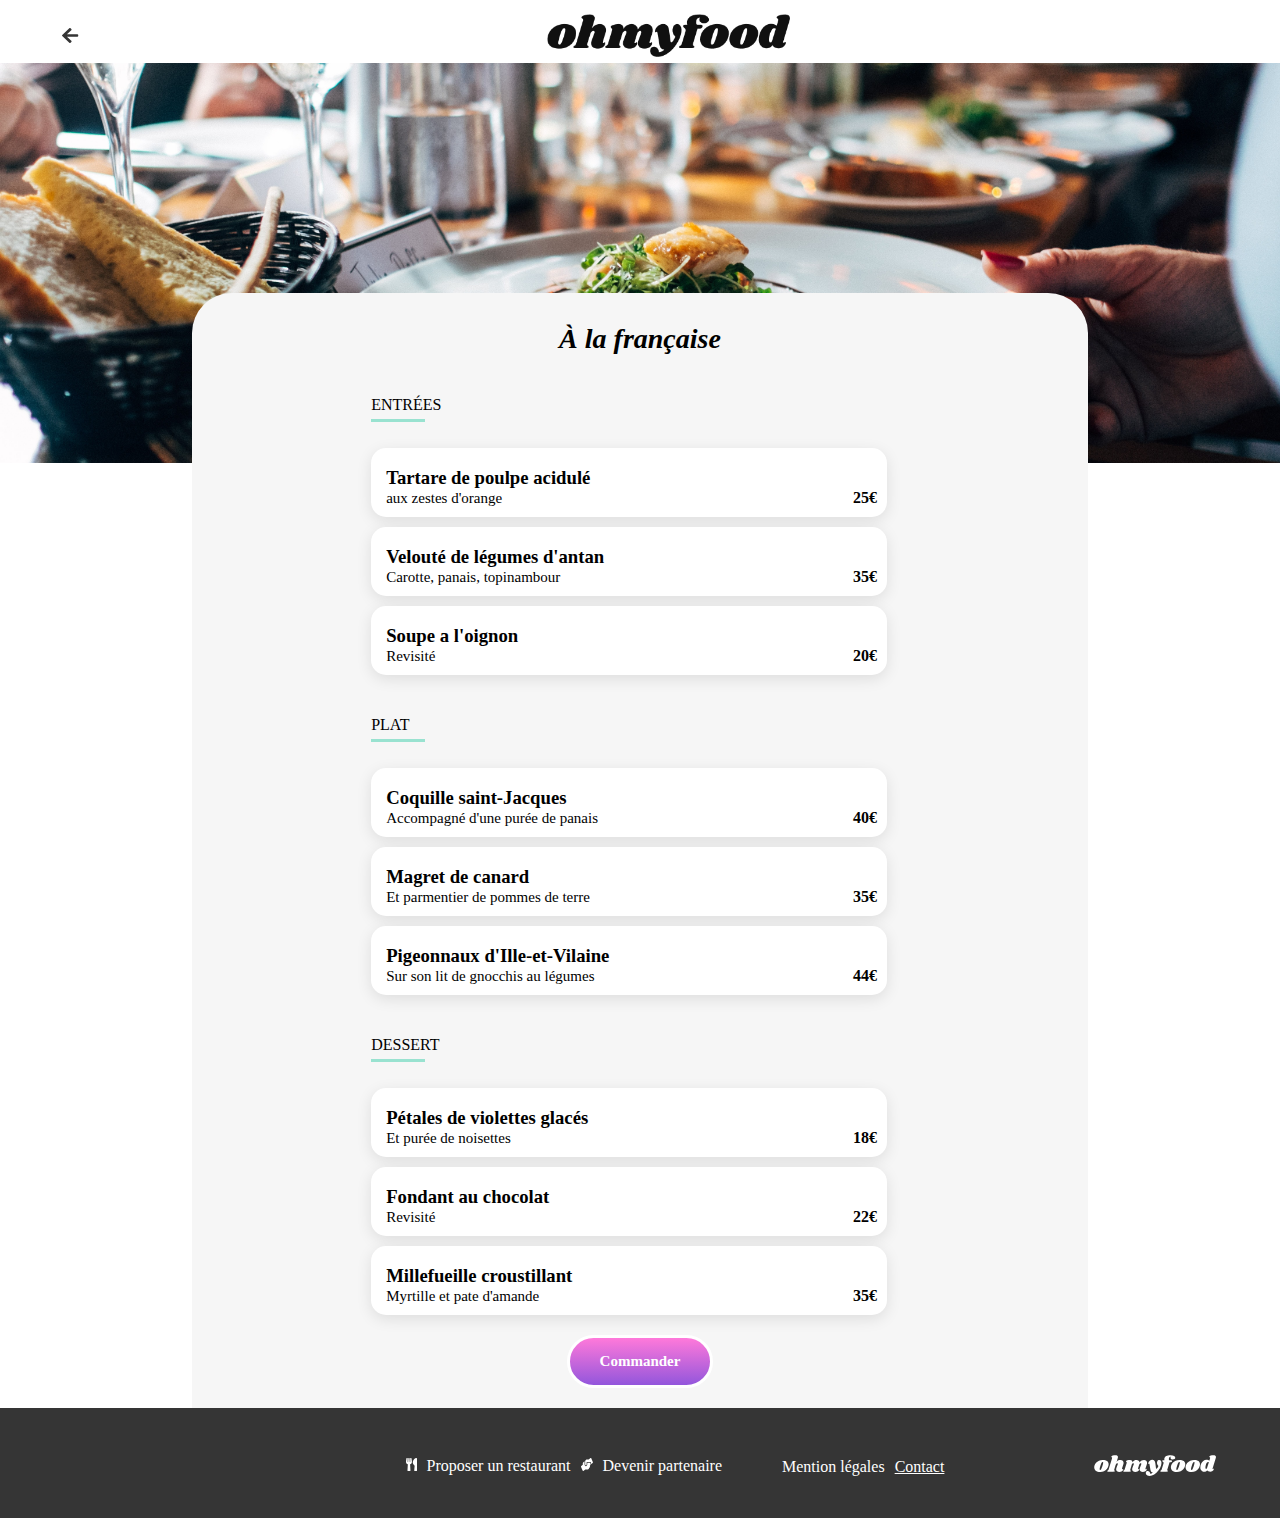
==== a-la-francaise.html @ 3ee37e80 "Code complet Oh My Food" ====
<!DOCTYPE html>
<html>
    <head>
        <meta charset="UTF-8">
        <meta name="viewport" content="width=device-width, initial-scale=1.0">
        <title>OhMyFood</title>
        <link rel="preconnect" href="https://fonts.googleapis.com">
        <link rel="preconnect" href="https://fonts.gstatic.com" crossorigin>
        <link href="https://fonts.googleapis.com/css2?family=Raleway:wght@400;500;700&display=swap" rel="stylesheet">
        <link rel="stylesheet" href="https://cdnjs.cloudflare.com/ajax/libs/font-awesome/6.2.1/css/all.min.css"
            integrity="sha512-MV7K8+y+gLIBoVD59lQIYicR65iaqukzvf/nwasF0nqhPay5w/9lJmVM2hMDcnK1OnMGCdVK+iQrJ7lzPJQd1w=="
            crossorigin="anonymous" referrerpolicy="no-referrer" />
        <link rel="stylesheet" href="style.css">
    </head>

    <body>
        <header id="menu">
            <div class="return">
                <a href="index.html"><img src="images/logo/arrow.svg" alt="retour sur page d'accueil" class="return" ></a>
            </div>
            <img src="images/logo/ohmyfood.png" alt="logo de oh my food">
        </header>


        <div class="background-image">
            <img src="images/restaurants/jay-wennington-N_Y88TWmGwA-unsplash.jpg" alt="Image du restaurant">
        </div>

        <main>
    
            <div class="menu">
                <div class="container">
                    <div class="title-text">
                        <h1>À la française</h1>
                        <div class="like">
                            <input type="radio" id="icon1-1" name="icons1" class="icon-radio" checked>
                            <label for="icon1-1" class="icon"><i class="fa-solid fa-heart"></i></label>

                            <input type="radio" id="icon1-2" name="icons1" class="icon-radio">
                            <label for="icon1-2" class="icon"><i class="fa-regular fa-heart"></i></label>
                        </div>
                    </div>
                    <div class="all-dishes">

                        <div class="menu_item">
                            <div class="type">
                                <h3>ENTRÉES</h3>
                            </div>
                            <div class="item_full animation_1">
                                <article class="item animation_1">
                                    <div class="item_text">
                                        <h3>Tartare de poulpe acidulé</h3>
                                        <p>aux zestes d'orange</p>
                                    </div>
                                    <b>25€</b>
                                    <div class="item_check">
                                        <i class="fa-solid fa-circle-check check"></i>
                                    </div>
                                </article>
                            </div>
                            <div class="item_full animation_2">
                                <article class="item animation_2">
                                    <div class="item_text">
                                        <h3>Velouté de légumes d'antan</h3>
                                        <p>Carotte, panais, topinambour</p>
                                    </div>
                                    <b>35€</b>
                                    <div class="item_check">
                                        <i class="fa-solid fa-circle-check check"></i>
                                    </div>
                                </article>
                            </div>
                            <div class="item_full animation_3">
                                <article class="item animation_3">
                                    <div class="item_text">
                                        <h3>Soupe a l'oignon</h3>
                                        <p>Revisité</p>
                                    </div>
                                    <b>20€</b>
                                    <div class="item_check">
                                        <i class="fa-solid fa-circle-check check"></i>
                                    </div>
                                </article>
                            </div>
                        </div>

                        <div class="menu_item">
                            <div class="type">
                                <h3>PLAT</h3>
                            </div>
                            <div class="item_full">
                                <article class="item animation_1">
                                    <div class="item_text">
                                        <h3>Coquille saint-Jacques</h3>
                                        <p>Accompagné d'une purée de panais</p>
                                    </div>
                                    <b>40€</b>
                                    <div class="item_check">
                                        <i class="fa-solid fa-circle-check check"></i>
                                    </div>
                                </article>
                            </div>
                            <div class="item_full">
                                <article class="item animation_2">
                                    <div class="item_text">
                                        <h3>Magret de canard</h3>
                                        <p>Et parmentier de pommes de terre</p>
                                    </div>
                                    <b>35€</b>
                                    <div class="item_check">
                                        <i class="fa-solid fa-circle-check check"></i>
                                    </div>
                                </article>
                            </div>
                            <div class="item_full">
                                <article class="item animation_3">
                                    <div class="item_text">
                                        <h3>Pigeonnaux d'Ille-et-Vilaine</h3>
                                        <p>Sur son lit de gnocchis au légumes</p>
                                    </div>
                                    <b>44€</b>
                                    <div class="item_check">
                                        <i class="fa-solid fa-circle-check check"></i>
                                    </div>
                                </article>
                            </div>
                        </div>

                        <div class="menu_item">
                            <div class="type">
                                <h3>DESSERT</h3>
                            </div>
                            <div class="item_full">
                                <article class="item animation_1">
                                    <div class="item_text">
                                        <h3>Pétales de violettes glacés</h3>
                                        <p>Et purée de noisettes</p>
                                    </div>
                                    <b>18€</b>
                                    <div class="item_check">
                                        <i class="fa-solid fa-circle-check check"></i>
                                    </div>
                                </article>
                            </div>
                            <div class="item_full">
                                <article class="item animation_2">
                                    <div class="item_text">
                                        <h3>Fondant au chocolat</h3>
                                        <p>Revisité</p>
                                    </div>
                                    <b>22€</b>
                                    <div class="item_check">
                                        <i class="fa-solid fa-circle-check check"></i>
                                    </div>
                                </article>
                            </div>
                            <div class="item_full">
                                <article class="item animation_3">
                                    <div class="item_text">
                                        <h3>Millefueille croustillant</h3>
                                        <p>Myrtille et pate d'amande</p>
                                    </div>
                                    <b>35€</b>
                                    <div class="item_check">
                                        <i class="fa-solid fa-circle-check check"></i>
                                    </div>
                                </article>
                            </div>
                        </div>

                       

                        <div class="button">
                            <h3>Commander</h3>
                        </div>

                    </div>
                </div>
            </div>
        </main>



        <footer>
            <div class="container">
                <img src="/images/logo/ohmyfood-white.svg" alt="logo de Oh My food">
                <div class="info">
                    <div class="proposition">
                        <a><img src="images/footer/couvert.svg" alt="icon de couvert">Proposer un restaurant</a>
                        <a><img src="images/footer/partenaire.svg" alt="icon répresentent un serrage de main">Devenir partenaire</a>
                        <div class="legal">
                            <a>Mention légales</a>
                            <a href="mailto:ohmyfood@contact.com">Contact</a>
                        </div>
                    </div>
                </div>
            </div>
        </footer>


    </body>
</html>
---- style.css ----
@charset "UTF-8";
@font-face {
  font-family: "roboto";
  src: url();
}
* {
  font-family: "roboto";
}

body {
  margin-left: 0px;
  margin-right: 0px;
  overflow-x: hidden;
}

.loader-wrapper {
  position: fixed;
  top: 0;
  left: 0;
  width: 100%;
  height: 100%;
  background-color: rgb(255, 255, 255);
  display: flex;
  flex-direction: column;
  justify-content: center;
  align-items: center;
  z-index: 999;
  animation: fadeInOut 1.5s forwards; /* Temps du loader*/
}
.loader-wrapper .loader {
  border: 8px solid #f3f3f3;
  border-top: 8px solid #9356DC;
  border-radius: 50%;
  width: 50px;
  height: 50px;
  animation: spin 1s linear infinite;
  margin-top: 50px;
}
@keyframes spin {
  0% {
    transform: rotate(0deg);
  }
  100% {
    transform: rotate(360deg);
  }
}
@keyframes fadeInOut {
  0% {
    opacity: 1;
  }
  50% {
    opacity: 1;
  }
  100% {
    opacity: 0;
    visibility: hidden;
  } /* Se désaffiche quand est totalment transparents */
}

header img {
  width: 30%;
  margin: auto;
  display: flex;
  padding-bottom: 15px;
  padding-top: 5px;
}
header .localisation {
  width: 100%;
  background-color: #EAEAEA;
  display: flex;
  margin-left: 0px;
}
header .localisation h2 {
  font-size: 15px;
  margin: auto;
  margin-top: 15px;
  margin-bottom: 15px;
}
header .localisation h2 .fa-location-dot {
  margin-right: 15px;
}

.top-text {
  background-color: #F6F6F6;
  display: block;
}
.top-text .big-text {
  display: flex;
  text-align: center;
  padding-bottom: 5px;
  padding-top: 25px;
}
.top-text .big-text h1 {
  margin: auto;
  line-height: 28.13px;
  font-size: 30px;
  width: 70%;
}
.top-text .small-text {
  display: flex;
  padding-bottom: 20px;
  text-align: center;
}
.top-text .small-text h4 {
  margin: auto;
  color: #353535;
  width: 85%;
  font-weight: 300;
  font-size: 18px;
  line-height: 21.09px;
}
.top-text .button {
  display: flex;
  padding-bottom: 20px;
}
.top-text .button h3 {
  cursor: pointer;
  margin: auto;
  font-size: 15px;
  padding: 15px;
  border-radius: 30px;
  border-style: solid;
  width: -moz-fit-content;
  width: fit-content;
  color: white;
  background: linear-gradient(#FF79DA, #9356DC);
  transition-property: transform;
  transition-duration: 400ms;
}
.top-text .button h3:hover {
  background: linear-gradient(rgba(255, 255, 255, 0.15), rgba(255, 255, 255, 0.15)), linear-gradient(#FF79DA, #9356DC);
  transform: scale(1.05);
}

.fonctionnement {
  display: block;
  padding-bottom: 30px;
}
.fonctionnement h2 {
  font-size: 25px;
  margin-left: 5%;
}
@media screen and (min-width: 1024px) {
  .fonctionnement h2 {
    margin-left: 15%;
    width: 100%;
  }
}
.fonctionnement .all-step {
  width: 100%;
}
@media screen and (min-width: 1024px) {
  .fonctionnement .all-step {
    display: flex;
    margin-left: 15%;
  }
}
.fonctionnement .all-step .step {
  width: 90%;
  display: flex;
  margin-bottom: 25px;
  margin-left: 5%;
  background-color: #F6F6F6;
  border-radius: 20px;
  filter: drop-shadow(0px 3px 15px rgba(0, 0, 0, 0.1));
}
@media screen and (min-width: 1024px) {
  .fonctionnement .all-step .step {
    width: 8%;
    margin-left: 0%;
    margin-right: 17%;
  }
}
.fonctionnement .all-step .step img {
  z-index: 1;
  margin-left: -2%;
}
@media screen and (min-width: 1024px) {
  .fonctionnement .all-step .step img {
    margin-left: -5%;
  }
}
.fonctionnement .all-step .step .text {
  display: flex;
  width: 100%;
  padding-top: 5px;
  padding-left: 2px;
  padding-bottom: 5px;
  border-radius: 30px;
  border-width: 0px;
  border-style: solid;
  background-color: #F6F6F6;
}
@media screen and (min-width: 1024px) {
  .fonctionnement .all-step .step .text {
    padding-right: 150px;
  }
}
.fonctionnement .all-step .step .text img {
  margin-left: 2%;
  margin-right: 10%;
}
.fonctionnement .all-step .step .text h3 {
  font-size: 16px;
  width: 100%;
  color: black;
}
@media screen and (min-width: 1024px) {
  .fonctionnement .all-step .step .text h3 {
    font-size: 15px;
    white-space: nowrap;
  }
}
.fonctionnement .all-step .step .fa-solid {
  margin-right: 40px;
  margin-left: 10px;
}

.restaurants {
  display: block;
  background-color: #F6F6F6;
  width: 100%;
  padding-bottom: 20px;
  padding-top: 2px;
}
.restaurants .container {
  display: block;
  padding-left: 5%;
}
@media screen and (min-width: 1024px) {
  .restaurants .container {
    padding-left: 15%;
    padding-right: 15%;
  }
}
.restaurants .container .title-text h2 {
  font-size: 25px;
}
.restaurants .container .all-cards {
  display: block;
  width: 100%;
}
@media screen and (min-width: 1024px) {
  .restaurants .container .all-cards .first-stack, .restaurants .container .all-cards .second-stack {
    display: flex;
    margin-bottom: 1.5%;
  }
}
.restaurants .container .all-cards .card {
  background-color: white;
  width: 95%;
  border-radius: 20px;
  filter: drop-shadow(0px 3px 15px rgba(0, 0, 0, 0.1));
  margin-bottom: 20px;
}
.restaurants .container .all-cards .card a {
  text-decoration: none;
  color: inherit;
}
@media screen and (min-width: 1024px) {
  .restaurants .container .all-cards .card {
    min-width: 46.5%;
    margin-right: 5%;
  }
}
.restaurants .container .all-cards .card .card-img {
  width: 100%;
}
.restaurants .container .all-cards .card .card-img .new {
  position: absolute;
  right: 0;
  margin-right: 5%;
}
.restaurants .container .all-cards .card .card-img .new h3 {
  background-color: #99E2D0;
  color: #008766;
  font-size: 14px;
  border-radius: 2px;
  padding-top: 8px;
  padding-bottom: 8px;
  padding-left: 15px;
  padding-right: 15px;
  text-align: left;
}
.restaurants .container .all-cards .card .card-img img {
  cursor: pointer;
  -o-object-fit: cover;
     object-fit: cover;
  height: 175px;
  width: 100%;
  border-radius: 20px 20px 0px 0px;
}
.restaurants .container .all-cards .card .card-content {
  display: flex;
  width: 100%;
}
.restaurants .container .all-cards .card .card-content .card-txt {
  width: 100%;
  padding-left: 15px;
  padding-bottom: 5px;
  display: block;
}
.restaurants .container .all-cards .card .card-content .card-txt .card-title {
  text-decoration: none;
  margin-top: 10px;
  margin-bottom: -15px;
  font-weight: 1000;
  font-size: 20px;
  width: 100%;
}
.restaurants .container .all-cards .card .card-content .card-txt .card-subtitle {
  width: 80%;
  cursor: pointer;
  font-weight: 100;
}
.restaurants .container .all-cards .card .card-content .like {
  width: 20%;
  display: flex;
  margin: auto;
}
.restaurants .container .all-cards .card .card-content .like .icon-radio {
  display: none;
}
.restaurants .container .all-cards .card .card-content .like .icon {
  width: 100%;
  color: black;
  justify-content: flex-end;
}
.restaurants .container .all-cards .card .card-content .like .icon .fa-heart {
  font-size: 22px;
}
.restaurants .container .all-cards .card .card-content .like .icon .fa-solid {
  color: #9356DC;
}
.restaurants .container .all-cards .card .card-content .like #icon1-1:checked + label[for=icon1-1],
.restaurants .container .all-cards .card .card-content .like #icon1-2:checked + label[for=icon1-2] {
  display: none;
}
.restaurants .container .all-cards .card .card-content .like #icon2-1:checked + label[for=icon2-1],
.restaurants .container .all-cards .card .card-content .like #icon2-2:checked + label[for=icon2-2] {
  display: none;
}
.restaurants .container .all-cards .card .card-content .like #icon3-1:checked + label[for=icon3-1],
.restaurants .container .all-cards .card .card-content .like #icon3-2:checked + label[for=icon3-2] {
  display: none;
}
.restaurants .container .all-cards .card .card-content .like #icon4-1:checked + label[for=icon4-1],
.restaurants .container .all-cards .card .card-content .like #icon4-2:checked + label[for=icon4-2] {
  display: none;
}

footer {
  display: flex;
  background-color: #353535;
  width: 100%;
  padding-bottom: 10px;
}
footer .container {
  width: 100%;
  padding-left: 5%;
}
@media screen and (min-width: 1024px) {
  footer .container {
    display: flex;
    flex-direction: row-reverse;
    height: 100px;
    padding-left: 0px;
    padding-right: 5%;
  }
}
footer .container img {
  padding-top: 15px;
  width: 50%;
}
@media screen and (min-width: 1024px) {
  footer .container img {
    width: 10%;
  }
}
@media screen and (min-width: 1024px) {
  footer .container .info .proposition {
    display: flex;
    padding-top: 5%;
  }
}
footer .container .info .proposition a {
  display: block;
  color: white;
  font-weight: 500;
  font-size: 16px;
  margin-left: 10px;
}
footer .container .info .proposition a img {
  width: auto;
  margin-right: 10px;
}
footer .container .info .proposition .legal {
  padding-top: 15px;
}
@media screen and (min-width: 1024px) {
  footer .container .info .proposition .legal {
    display: flex;
    padding-right: 150px;
    padding-left: 50px;
  }
}
footer .container .info .proposition .legal a {
  display: block;
  color: white;
  font-weight: 400;
  font-size: 16px;
  margin-left: 10px;
  margin-bottom: 10px;
}

#menu {
  display: flex;
  width: 95%;
}
#menu img {
  width: 30%;
  margin: auto;
  margin-left: -10%;
  display: flex;
  padding-bottom: 0px;
  padding-top: 0px;
}
@media screen and (min-width: 1024px) {
  #menu img {
    width: 20%;
  }
}
#menu .return {
  width: 50%;
  display: flex;
  align-items: center;
  margin-left: 5%;
  margin-top: 10px;
  margin-bottom: 10px;
}
#menu .return img {
  width: 60%;
  margin-right: 10px;
}

.background-image {
  width: 100%;
  position: absolute;
  z-index: -1;
}
.background-image img {
  width: 100%;
}
@media screen and (min-width: 1024px) {
  .background-image img {
    width: 100%;
    height: 400px;
    -o-object-fit: cover;
       object-fit: cover;
  }
}

main {
  display: block;
}
main .menu {
  display: block;
  width: 100%;
  padding-top: 50%;
  border-radius: 40px 40px 0px 0px;
}
@media screen and (min-width: 1024px) {
  main .menu {
    padding-top: 18%;
    width: 70%;
    padding-left: 15%;
  }
}
main .menu .container {
  display: block;
  background-color: #F6F6F6;
  border-radius: 40px 40px 0px 0px;
  padding-top: 15px;
  padding-left: 5%;
}
@media screen and (min-width: 1024px) {
  main .menu .container {
    padding-left: 20%;
    padding-right: 20%;
    padding-top: 30px;
  }
}
main .menu .container .title-text {
  display: flex;
}
main .menu .container .title-text h1 {
  font-size: 28px;
  font-style: italic;
  width: 70%;
  padding-right: 0px;
  margin: auto;
}
@media screen and (min-width: 1024px) {
  main .menu .container .title-text h1 {
    width: auto;
    text-align: center;
    margin-right: 0px;
  }
}
main .menu .container .title-text .like {
  width: 30%;
  margin: auto;
  font-size: 28px;
  /* Styles lorsque l'icône est sélectionnée */
}
@media screen and (min-width: 1024px) {
  main .menu .container .title-text .like {
    width: auto;
    margin-left: 0px;
  }
}
main .menu .container .title-text .like .icon-radio {
  display: none;
}
main .menu .container .title-text .like .icon {
  width: 100%;
  color: black;
}
main .menu .container .title-text .like .icon .fa-heart {
  padding-left: 50%;
  font-size: 22px;
}
main .menu .container .title-text .like .icon .fa-solid {
  color: #9356DC;
}
main .menu .container .title-text .like #icon1-1:checked + label[for=icon1-1],
main .menu .container .title-text .like #icon1-2:checked + label[for=icon1-2] {
  display: none;
}
main .menu .container .all-dishes {
  display: block;
  width: 100%;
}
main .menu .container .all-dishes .menu_item {
  margin-top: 25px;
  display: flex;
  flex-direction: column;
  gap: 10px;
}
main .menu .container .all-dishes .menu_item .type h3 {
  font-weight: 100;
  font-size: 16px;
  border-style: solid;
  border-top-style: hidden;
  border-left-style: hidden;
  border-right-style: hidden;
  border-color: #99E2D0;
  width: 10%;
  padding-bottom: 5px;
}
main .menu .container .all-dishes .menu_item .item_full {
  list-style-type: none;
  display: flex;
  flex-direction: column;
  text-align: left;
  width: 95%;
  height: 69px;
  background-color: #ffffff;
  border-radius: 15px;
  box-shadow: 0px 4.01149px 15.0431px rgba(0, 0, 0, 0.1);
  border: none;
  cursor: pointer;
  padding-left: 5px;
  overflow: hidden;
}
main .menu .container .all-dishes .menu_item .item_full .item {
  width: 100%;
  display: flex;
  flex-direction: row;
  justify-content: space-between;
}
main .menu .container .all-dishes .menu_item .item_full .item .item_text {
  width: 90%;
  display: flex;
  flex-direction: column;
  justify-content: center;
  padding-left: 10px;
  white-space: nowrap;
  overflow: hidden;
  text-overflow: ellipsis;
}
main .menu .container .all-dishes .menu_item .item_full .item .item_text h3 {
  max-height: 21px;
  margin-bottom: 0px;
  overflow: hidden;
  text-overflow: ellipsis;
}
main .menu .container .all-dishes .menu_item .item_full .item .item_text p {
  margin-top: 2px;
  max-height: 19px;
  font-size: 15px;
  overflow: hidden;
  text-overflow: ellipsis;
}
main .menu .container .all-dishes .menu_item .item_full .item b {
  width: 10%;
  right: 0px;
  bottom: 0px;
  display: flex;
  justify-content: right;
  align-items: center;
  padding-top: 25px;
  padding-right: 10px;
}
main .menu .container .all-dishes .menu_item .item_full .item .item_check {
  width: 0%;
  height: 69px;
  background-color: #99E2D0;
  display: flex;
  flex-direction: row;
  justify-content: center;
  align-items: center;
  transition: all 0.3s;
  color: white;
}
main .menu .container .all-dishes .menu_item .item_full .item .item_check .check {
  color: transparent;
  background-color: var(--White);
  border-radius: 50%;
  width: 0%;
  height: 19px;
  display: flex;
  flex-direction: row;
  justify-content: center;
  align-items: center;
  transition: all 0.3s;
}
main .menu .container .all-dishes .menu_item .item:hover .item_check {
  width: 20%;
}
main .menu .container .all-dishes .menu_item .item:hover .item_check .check {
  width: 20px;
  color: var(--Green);
}
@keyframes progressive {
  0% {
    transform: translateY(30%);
    opacity: 0;
  }
  100% {
    transform: translateY(0);
    opacity: 1;
  }
}
main .menu .container .all-dishes .menu_item .animation_1 {
  animation: progressive 700ms ease-in-out;
}
main .menu .container .all-dishes .menu_item .animation_2 {
  animation: progressive 1000ms ease-in-out;
}
main .menu .container .all-dishes .menu_item .animation_3 {
  animation: progressive 1300ms ease-in-out;
}
main .menu .container .all-dishes .menu_item .animation_4 {
  animation: progressive 1500ms ease-in-out;
}
main .menu .container .all-dishes .button {
  display: flex;
  padding-top: 20px;
  padding-bottom: 20px;
}
main .menu .container .all-dishes .button h3 {
  cursor: pointer;
  margin: auto;
  font-size: 15px;
  padding-top: 15px;
  padding-bottom: 15px;
  padding-left: 30px;
  padding-right: 30px;
  border-radius: 30px;
  border-style: solid;
  width: -moz-fit-content;
  width: fit-content;
  color: white;
  background: linear-gradient(#FF79DA, #9356DC);
  transition-property: transform;
  transition-duration: 400ms;
}
main .menu .container .all-dishes .button h3:hover {
  background: linear-gradient(rgba(255, 255, 255, 0.15), rgba(255, 255, 255, 0.15)), linear-gradient(#FF79DA, #9356DC);
  transform: scale(1.05);
}/*# sourceMappingURL=style.css.map */
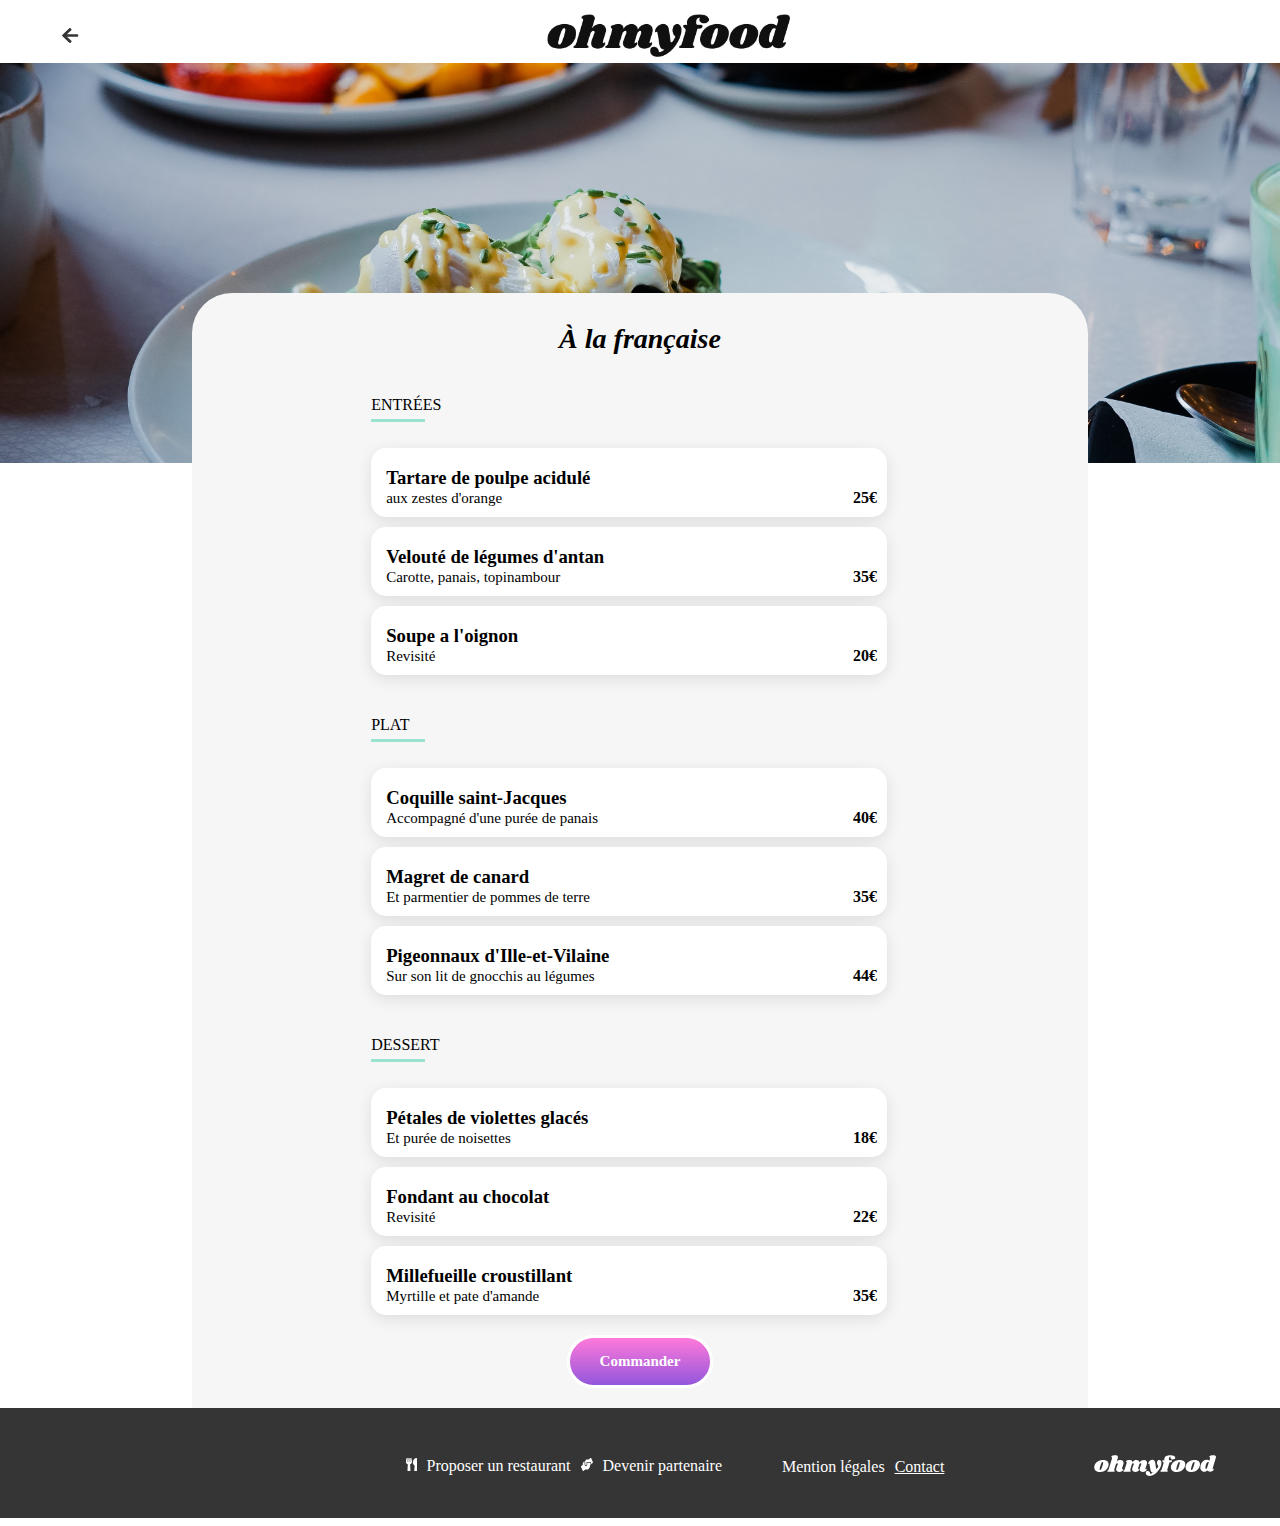
==== commit 4a31e82f: "Changement des images" ====
--- a/a-la-francaise.html
+++ b/a-la-francaise.html
@@ -23,7 +23,7 @@
 
 
         <div class="background-image">
-            <img src="images/restaurants/jay-wennington-N_Y88TWmGwA-unsplash.jpg" alt="Image du restaurant">
+            <img src="/images/restaurants/toa-heftiba-DQKerTsQwi0-unsplash.jpg" alt="Image du restaurant">
         </div>
 
         <main>
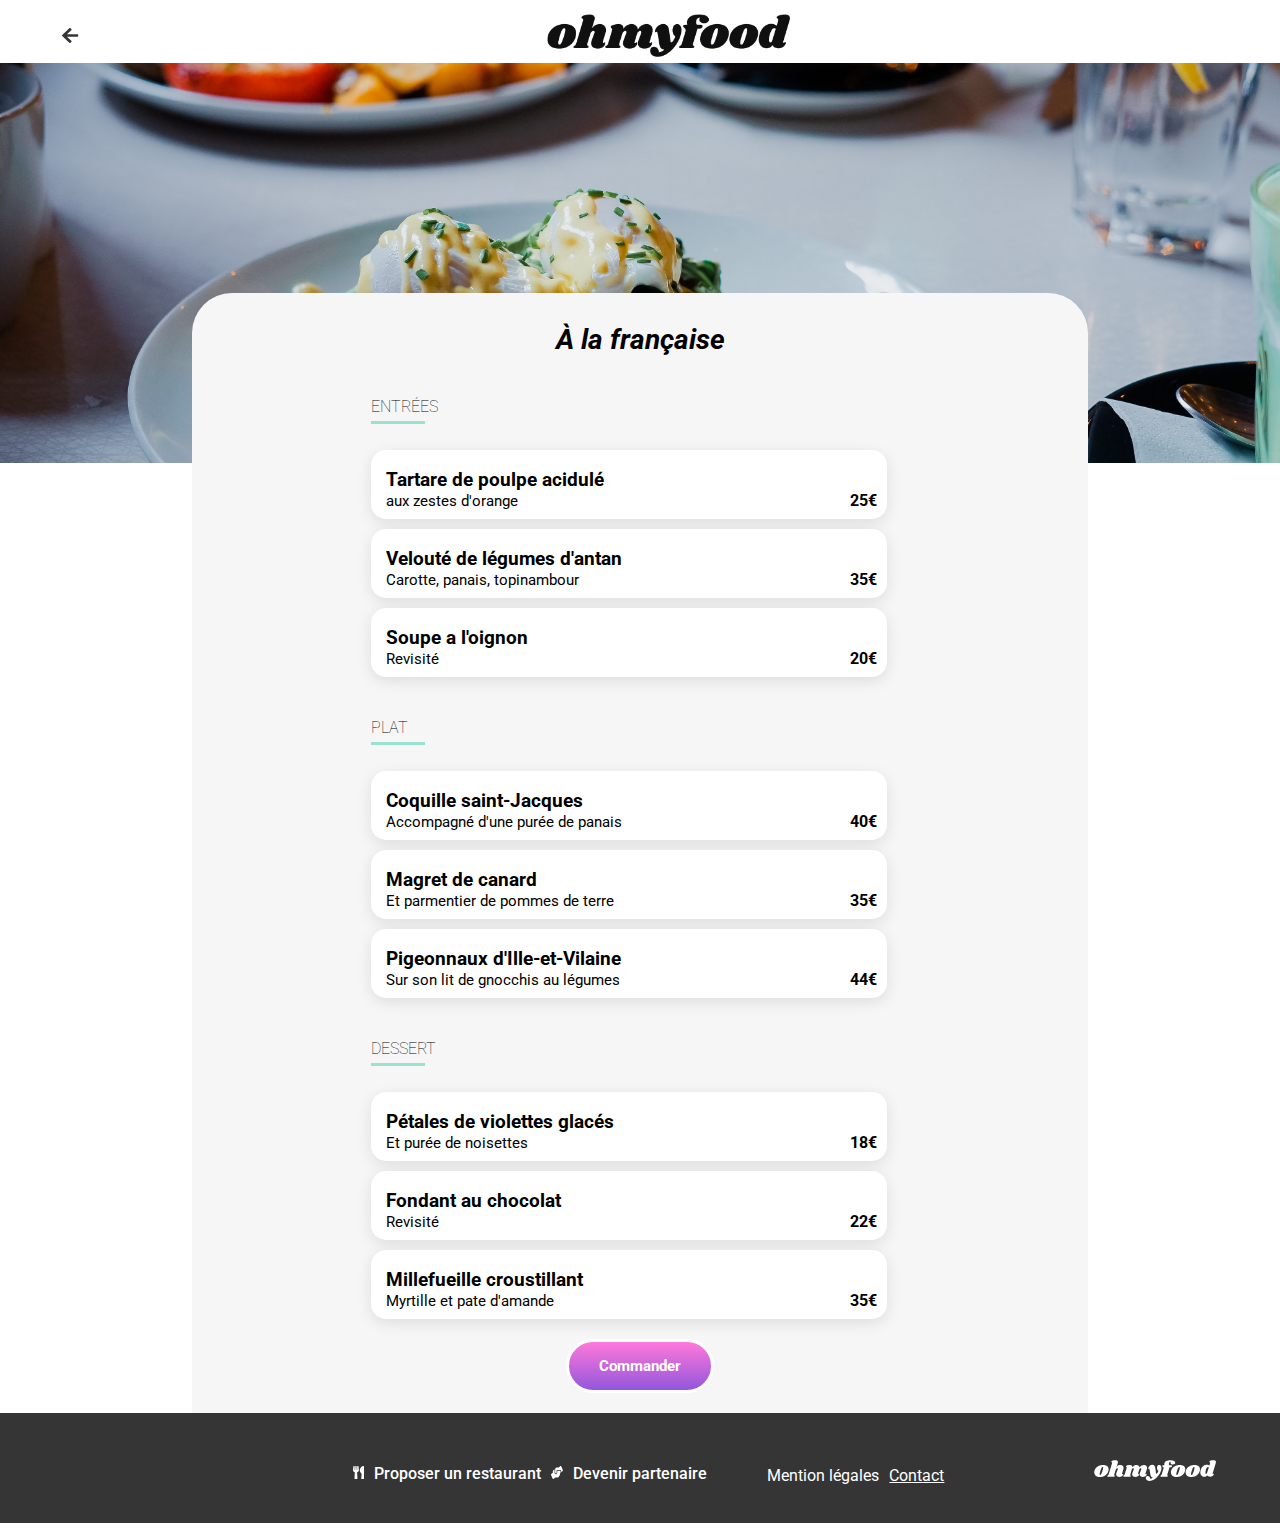
==== commit 81b95d37: "Correctif" ====
--- a/a-la-francaise.html
+++ b/a-la-francaise.html
@@ -23,7 +23,7 @@
 
 
         <div class="background-image">
-            <img src="/images/restaurants/toa-heftiba-DQKerTsQwi0-unsplash.jpg" alt="Image du restaurant">
+            <img src="images/restaurants/toa-heftiba-DQKerTsQwi0-unsplash.jpg" alt="Image du restaurant">
         </div>
 
         <main>
--- a/style.css
+++ b/style.css
@@ -1,10 +1,7 @@
 @charset "UTF-8";
-@font-face {
-  font-family: "roboto";
-  src: url();
-}
+@import url("https://fonts.googleapis.com/css2?family=Roboto:ital,wght@0,100;0,300;0,400;0,500;0,700;0,900;1,100;1,300;1,400;1,500;1,700;1,900&display=swap");
 * {
-  font-family: "roboto";
+  font-family: "Roboto";
 }
 
 body {
@@ -202,6 +199,7 @@
 }
 .fonctionnement .all-step .step .text h3 {
   font-size: 16px;
+  font-weight: 500;
   width: 100%;
   color: black;
 }
@@ -311,7 +309,8 @@
 .restaurants .container .all-cards .card .card-content .card-txt .card-subtitle {
   width: 80%;
   cursor: pointer;
-  font-weight: 100;
+  font-weight: 300;
+  color: #000000;
 }
 .restaurants .container .all-cards .card .card-content .like {
   width: 20%;
